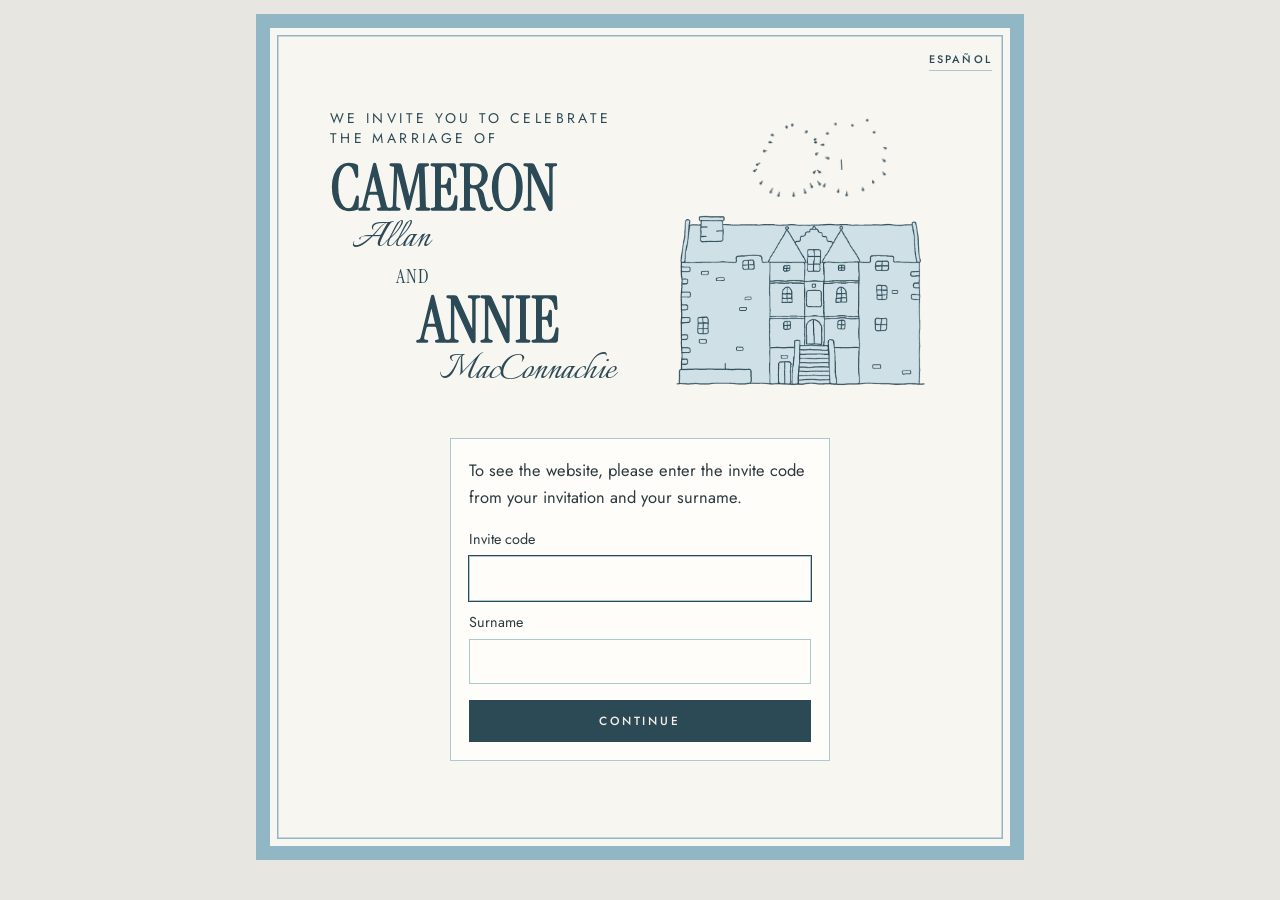
==== details.html @ 704a9585 "Room only appears once someone in the household says they're coming Co-Authored-By: Claude Opus 5.5 " ====
<!DOCTYPE html>
<html lang="en">
<head>
<meta charset="utf-8">
<meta name="viewport" content="width=device-width, initial-scale=1">
<meta name="robots" content="noindex">
<meta name="description" content="We’re getting married! Saturday 12th June 2027 at Rowallan Castle.">
<meta property="og:type" content="website">
<meta property="og:site_name" content="Cameron &amp; Annie">
<meta property="og:title" content="Cameron &amp; Annie · 12th June 2027">
<meta property="og:description" content="We’re getting married! Saturday 12th June 2027 at Rowallan Castle.">
<meta property="og:url" content="https://cameronandannie.co.uk/details.html">
<meta property="og:image" content="https://cameronandannie.co.uk/og.jpg">
<meta property="og:image:width" content="1200">
<meta property="og:image:height" content="630">
<meta property="og:image:alt" content="Cameron and Annie, with a drawing of Rowallan Castle">
<meta name="twitter:card" content="summary_large_image">
<link rel="icon" href="favicon.ico" sizes="any">
<link rel="icon" type="image/png" href="favicon-32.png">
<link rel="apple-touch-icon" href="apple-touch-icon.png">
<meta name="theme-color" content="#2c4a56">
<script>
// Language and lock state are set before the page draws, so nothing flashes.
try {
  if (localStorage.getItem('weddingLang') === 'es') document.documentElement.lang = 'es';
  var v = JSON.parse(localStorage.getItem('weddingVerified') || 'null');
  var c = (new URLSearchParams(location.search).get('code') || '').trim().toUpperCase();
  if (!v || (c && c !== v.code)) document.documentElement.classList.add('locked');
} catch (e) { document.documentElement.classList.add('locked'); }
</script>
<title>Details · Cameron &amp; Annie</title>
<link rel="preconnect" href="https://fonts.googleapis.com">
<link rel="preconnect" href="https://fonts.gstatic.com" crossorigin>
<link href="https://fonts.googleapis.com/css2?family=Instrument+Serif:ital@0;1&family=Italianno&family=Jost:wght@300;400;500&display=swap" rel="stylesheet">
<link rel="stylesheet" href="style.css?v=20261123z">
</head>
<body>
<main>
  <header>
    <div class="castle"><canvas class="fireworks" aria-hidden="true"></canvas><img src="img/castle.png" alt="" width="1422" height="994"></div>
    <p class="formal"><span data-lang="en">We invite you to celebrate <span class="nowrap">the marriage of</span></span><span data-lang="es">Os invitamos a celebrar <span class="nowrap">la boda de</span></span></p>
    <h1 class="names"><a href="index.html"><span class="first">Cameron</span><span class="last">Allan</span><span class="and"><span data-lang="en">and</span><span data-lang="es">y</span></span><span class="first">Annie</span><span class="last">MacConnachie</span></a></h1>
    <div class="eyebrow"><span data-lang="en">Saturday 12th June 2027</span><span data-lang="es">Sábado, 12 de junio de 2027</span> · Rowallan Castle</div>
    <nav class="site-nav"><a href="index.html"><span data-lang="en">Home</span><span data-lang="es">Inicio</span></a><a href="details.html" aria-current="page"><span data-lang="en">Details</span><span data-lang="es">Detalles</span></a><a href="rsvp.html"><span data-lang="en">RSVP</span><span data-lang="es">Confirmar</span></a><a href="travel.html"><span data-lang="en">Travel &amp; Stay</span><span data-lang="es">Viaje</span></a><a href="faqs.html"><span data-lang="en">FAQs</span><span data-lang="es">Preguntas</span></a></nav>
    <div class="lang-switch"><a href="#" data-set-lang="es" data-lang="en" lang="es">Español</a><a href="#" data-set-lang="en" data-lang="es" lang="en">English</a></div>
  </header>

  <!-- One section per event this household is invited to (filled in by details.js) -->
  <div id="events"><div class="loading" role="status"><span class="spinner" aria-hidden="true"><i></i><i></i><i></i></span><span class="loading-text"><span data-lang="en">Loading the details…</span><span data-lang="es">Cargando los detalles…</span></span></div></div>
</main>
<script src="common.js?v=20261123z"></script>
<script src="events.js?v=20261123z"></script>
<script src="details.js?v=20261123z"></script>

</body>
</html>
---- style.css ----
:root { /* Duck egg blue (#91b7c4) for the frame, panels and rules; a deeper shade of the same blue for text,
     because text in the light blue itself would be too faint to read. ("--wine" is just the name the styles use.) */
  --duck:#91b7c4; --wine:#2c4a56; --cream:#f3efe8; --paper:#f8f6f1; --page:#e7e6e0;
  --ink:#2b3a40; --muted:#6c8189; --line:rgba(145,183,196,.75); --accent:#2c4a56; --bg:#f8f6f1;
  --display:"Instrument Serif", "Bodoni Moda", Didot, Georgia, serif; --script:"Italianno", "Snell Roundhand", cursive;
  --sans:"Jost", "Futura", "Avenir Next", "Helvetica Neue", Arial, sans-serif; }
  * { box-sizing:border-box; }
  body { margin:0; font:17px/1.55 Georgia, "Times New Roman", serif; color:var(--ink); background:var(--bg); }
  main { max-width:640px; margin:0 auto; padding:48px 20px 80px; }
  header { text-align:center; margin-bottom:40px; }
  h1 { font-weight:normal; font-size:2.2rem; margin:0 0 8px; letter-spacing:.02em; }
  h2 { font-weight:normal; font-size:1.4rem; margin:40px 0 12px; border-bottom:1px solid var(--line); padding-bottom:6px; }
  h3 { font-size:1.05rem; margin:0 0 10px; }
  .muted { color:var(--muted); }
  .card { border:1px solid var(--line); border-radius:6px; padding:18px; margin:14px 0; background:#fff; }
  label { display:block; margin:10px 0 4px; font-size:.92rem; }
  input[type=text], select, textarea { width:100%; padding:9px 10px; font:inherit; font-size:.95rem; border:1px solid #ccc; border-radius:4px; background:#fff; }
  textarea { min-height:80px; resize:vertical; }
  .choices { display:flex; gap:18px; flex-wrap:wrap; }
  .choices label { display:flex; align-items:center; gap:6px; margin:4px 0; font-size:1rem; }
  button { font:inherit; padding:10px 22px; border:0; border-radius:4px; background:var(--accent); color:#fff; cursor:pointer; }
  button.secondary { background:none; color:var(--accent); border:1px solid var(--accent); }
  button:disabled { opacity:.6; cursor:wait; }
  .room img { width:100%; aspect-ratio:3/2; object-fit:cover; border-radius:4px; display:block; margin-bottom:12px; background:#eee; }
  .error { color:#a33; margin:10px 0; }
  .hidden { display:none !important; }
  .stack label { display:flex; align-items:center; gap:8px; margin:6px 0; font-size:1rem; }
  fieldset.course { border:0; padding:0; margin:16px 0 0; }
  fieldset.course legend { font-size:.92rem; padding:0; margin-bottom:6px; }
  .dish { display:flex; gap:10px; align-items:flex-start; border:1px solid var(--line); border-radius:4px; padding:10px 12px; margin:6px 0; cursor:pointer; }
  .dish input { margin-top:5px; }
  .dish:has(input:checked) { border-color:var(--accent); background:#f4f6f1; }
  .dish .desc { display:block; font-size:.9rem; color:var(--muted); }
  .dish .tags { display:block; font-size:.85rem; color:var(--accent); margin-top:2px; }
  .invalid { outline:2px solid #c0392b; outline-offset:4px; border-radius:4px; }
  .notice { border:1px solid #e3b4b4; background:#fbeeee; color:#7a2020; padding:12px 16px; border-radius:6px; margin:14px 0; }
  .notice ul { margin:6px 0 0; padding-left:20px; }
  .notice a { color:inherit; }
  .nb-row { padding:8px 0; border-top:1px solid var(--line); }
  .nb-row .nb-name { display:block; font-weight:bold; font-size:.95rem; }
  .nb-row.invalid { outline-offset:2px; }
  .loading { display:flex; align-items:center; gap:12px; color:var(--muted); padding:18px 0; }
  .spinner { width:22px; height:22px; border:3px solid var(--line); border-top-color:var(--accent); border-radius:50%; animation:spin .8s linear infinite; flex:0 0 auto; }
  @keyframes spin { to { transform:rotate(360deg); } }
  #loading-text { animation:fadein .4s ease; }
  @keyframes fadein { from { opacity:0; } }
  .row { display:flex; gap:10px; }
  .row > * { flex:1; }
  dl { margin:0; } dt { font-weight:bold; margin-top:8px; } dd { margin:0; }

  /* Site navigation */
  .site-nav { display:flex; justify-content:center; flex-wrap:wrap; gap:4px 22px; margin:18px 0 0; padding:10px 0; border-top:1px solid var(--line); border-bottom:1px solid var(--line); }
  .site-nav a { color:var(--ink); text-decoration:none; font-size:.95rem; padding:2px 0; }
  .site-nav a[aria-current=page] { color:var(--accent); border-bottom:2px solid var(--accent); }
  header h1 a { color:inherit; text-decoration:none; }
  .timeline { list-style:none; padding:0; margin:0; }
  .timeline li { display:flex; gap:16px; padding:10px 0; border-top:1px solid var(--line); }
  .timeline li:first-child { border-top:0; }
  .timeline .time { flex:0 0 70px; font-weight:bold; }
  details { border-top:1px solid var(--line); padding:12px 0; }
  details:last-of-type { border-bottom:1px solid var(--line); }
  summary { cursor:pointer; font-weight:bold; }
  details p { margin:8px 0 0; }
  .price { font-weight:bold; margin:0 0 6px; }
  .bridal dt { margin-top:10px; }
  .btn-link { display:inline-block; padding:10px 22px; border-radius:4px; background:var(--accent); color:#fff; text-decoration:none; }
/* Language: show only the text for the current <html lang> */
html:not([lang=es]) [data-lang=es], html[lang=es] [data-lang=en] { display:none !important; }
.lang-switch { position:absolute; top:10px; right:14px; }
.lang-switch a { font-size:3.2rem; line-height:1; text-decoration:none !important; border:0; }
.hero { width:100%; aspect-ratio:4/3; object-fit:cover; object-position:50% 25%; display:block; margin:0 0 24px; border-radius:6px; background:#eee; }
.blurb { font-size:1.1rem; text-align:center; }

/* RSVP steps: numbered automatically, skipping any step that's hidden for this household */
#rsvp-form { counter-reset:step; }
.rsvp-step { margin:32px 0 0; }
.step-title { display:flex; align-items:center; gap:10px; font-size:1.2rem; font-weight:normal; margin:0 0 4px; }
.rsvp-step:not(.hidden) .step-title::before { counter-increment:step; content:counter(step); display:inline-flex; align-items:center; justify-content:center;
  width:28px; height:28px; border-radius:50%; background:var(--accent); color:#fff; font-size:.95rem; flex:0 0 auto; }
.who-row { padding:10px 0; border-top:1px solid var(--line); }
.who-row:first-child { border-top:0; padding-top:0; }
.who-row .who-name { display:block; font-weight:bold; }
.meals-empty { margin:6px 0 0; }

/* Bridesmaid colour swatch: the same duck-egg blue as the site's border */
.swatch { display:inline-block; width:1.4em; height:1.4em; vertical-align:middle; border-radius:50%; border:1px solid var(--line);
  background:var(--duck); margin-left:4px; }

/* Lock screen: while locked, only the surname prompt (and the language flag) is shown */
html.locked main { display:none; }
#gate { max-width:420px; margin:0 auto; padding:72px 20px; text-align:center; }
#gate form { text-align:left; }
#gate button { width:100%; }
html:not(.locked) #gate { display:none; }

/* Spinner inside a button (lock screen "Checking…") */
.btn-spinner { display:inline-block; width:14px; height:14px; margin-right:8px; vertical-align:-2px; border:2px solid rgba(255,255,255,.4);
  border-top-color:#fff; border-radius:50%; animation:spin .8s linear infinite; }
#gate-btn:disabled { opacity:.85; cursor:wait; }

/* Itinerary: a quiet timeline (thin line, small dots, light type) */
.itin-day { font-weight:normal; font-size:.8rem; letter-spacing:.14em; text-transform:uppercase; color:var(--muted); margin:34px 0 10px; }
.timeline.itin { border-left:1px solid var(--line); margin-left:6px; }
.timeline.itin li { position:relative; border-top:0; padding:0 0 18px 22px; gap:14px; }
.timeline.itin li::before { content:""; position:absolute; left:-4px; top:.55em; width:7px; height:7px; border-radius:50%; background:var(--bg); border:1px solid var(--accent); }
.timeline.itin .time { flex:0 0 76px; font-weight:normal; color:var(--muted); font-variant-numeric:tabular-nums; }
.itin .itin-body { flex:1; }
.itin .itin-title { font-size:1.05rem; }
.itin .desc { display:block; font-size:.9rem; color:var(--muted); margin-top:2px; }
.status { display:block; margin-top:4px; font-size:.8rem; font-style:italic; text-decoration:none; }
.status.yes { color:#4d7a43; }
.status.no { color:#9a5a4e; }
.status.todo { color:#9a6a1c; text-decoration:underline; text-underline-offset:2px; }
.legend { font-size:.8rem; margin-top:18px; }

/* Home: event cards */
.event-card { display:block; color:inherit; text-decoration:none; }
.event-card:hover { border-color:var(--accent); }
.event-card .event-title { display:block; font-size:1.15rem; margin-bottom:2px; }
.event-status { margin:-6px 0 12px; }
/* Itinerary: one block per event */
.itin-event { margin-bottom:10px; }
.itin-event-title { font-weight:normal; font-size:1.15rem; margin:28px 0 0; }
.itin-event-title a { color:var(--ink); text-decoration:none; }
.itin-event-title a span { color:var(--accent); }

/* Links in the site colour rather than browser blue */
a { color:var(--accent); }

.event-card .event-more { display:block; margin-top:8px; font-size:.9rem; color:var(--accent); }
.extras-title { font-weight:normal; font-size:.8rem; letter-spacing:.14em; text-transform:uppercase; color:var(--muted); margin:28px 0 6px; }
.event-card.small { padding:14px 18px; }
.event-card.small .event-title { font-size:1.05rem; }

/* ==========================================================================
   Burgundy & cream stationery theme
   Tall condensed serif capitals, a script accent, small spaced sans capitals,
   and a framed card (burgundy band + thin inner rule).
   ========================================================================== */
html { background:var(--page); }
body { background:var(--page); color:var(--ink); font:400 16.5px/1.65 var(--sans); }
main, #gate { background:var(--paper); max-width:680px; margin:14px auto 40px; padding:64px clamp(22px, 6vw, 56px) 72px;
  border:9px solid var(--wine); box-shadow:inset 0 0 0 7px var(--paper), inset 0 0 0 8px var(--wine); position:relative; }
@media (max-width:520px) { main, #gate { margin:8px; border-width:7px; padding-top:54px; } }

/* Names: tall serif capitals with a script "and" */
.names { font:400 clamp(2.6rem, 11vw, 4.2rem)/0.95 var(--display); text-transform:uppercase; letter-spacing:.01em; color:var(--wine); margin:0 0 14px; }
.names a { color:inherit; text-decoration:none; }
.names .and { display:block; font:400 .52em/1.2 var(--script); text-transform:none; letter-spacing:0; margin:.05em 0 .1em; }
.eyebrow, header .muted { font:400 .72rem/1.8 var(--sans); letter-spacing:.24em; text-transform:uppercase; color:var(--wine); }

/* Headings */
h2 { font:400 clamp(1.9rem, 6vw, 2.5rem)/1 var(--display); text-transform:uppercase; letter-spacing:.01em; color:var(--wine);
     text-align:center; border:0; margin:52px 0 20px; padding:0; }
h3 { font:500 .78rem/1.5 var(--sans); letter-spacing:.2em; text-transform:uppercase; color:var(--wine); }
.blurb { font:italic 400 1.35rem/1.45 var(--display); color:var(--ink); }

/* Navigation */
.site-nav { border-color:var(--line); gap:4px 22px; margin-top:24px; }
.site-nav a { font:400 .7rem/2 var(--sans); letter-spacing:.22em; text-transform:uppercase; color:var(--muted); }
.site-nav a[aria-current=page] { color:var(--wine); border-bottom:1px solid var(--wine); }
.lang-switch { top:16px; right:18px; }

/* Burgundy panel (home RSVP) */
.panel-wine { background:var(--wine); color:var(--cream); text-align:center; padding:34px 22px 30px; margin:34px 0 10px; }
.panel-wine .script { font:400 2.3rem/1.1 var(--script); margin:0; }
.panel-wine .panel-caps { font:400 .74rem/1.8 var(--sans); letter-spacing:.24em; text-transform:uppercase; margin:6px 0 20px; }
.btn-link.btn-light { background:var(--cream); color:var(--wine); }

/* Cards, forms, buttons */
.card { background:#fffdf9; border:1px solid var(--line); border-radius:0; }
input[type=text], select, textarea { background:#fffdf9; border:1px solid var(--line); border-radius:0; color:var(--ink); font-family:var(--sans); }
input[type=text]:focus, textarea:focus { outline:1px solid var(--wine); outline-offset:0; }
label { font-size:.9rem; }
button, .btn-link { font:500 .74rem/1 var(--sans); letter-spacing:.24em; text-transform:uppercase; padding:15px 28px; border-radius:0;
  background:var(--wine); color:var(--cream); text-decoration:none; }
button.secondary { background:none; color:var(--wine); border:1px solid var(--wine); }
.hero { border-radius:0; }
.room img { border-radius:0; }
strong, b, dt, .price, .who-row .who-name, .nb-row .nb-name { font-weight:500; }
.dish { background:#fffdf9; border-color:var(--line); border-radius:0; }
.dish strong { font:400 1.15rem/1.3 var(--display); color:var(--wine); }
.dish:has(input:checked) { border-color:var(--wine); background:#fbf5ef; box-shadow:inset 3px 0 0 var(--wine); }
.dish .tags { color:var(--wine); }
fieldset.course legend { font:500 .72rem/1.6 var(--sans); letter-spacing:.22em; text-transform:uppercase; color:var(--wine); }
input[type=radio], input[type=checkbox] { accent-color:var(--wine); }
.step-title { font:400 1.6rem/1.1 var(--display); text-transform:uppercase; color:var(--wine); }
.rsvp-step:not(.hidden) .step-title::before { background:var(--wine); font:400 .85rem/1 var(--sans); }
.notice { border-radius:0; }
.timeline li { border-color:var(--line); }
.timeline .time { font:400 1.05rem/1.4 var(--display); color:var(--wine); }

/* Itinerary and event cards */
.itin-day, .extras-title { font:500 .72rem/1.6 var(--sans); letter-spacing:.22em; color:var(--wine); }
.timeline.itin { border-color:var(--line); }
.timeline.itin li::before { background:var(--paper); border-color:var(--wine); }
.timeline.itin .time { color:var(--wine); }
.itin .itin-title { font:400 1.25rem/1.25 var(--display); color:var(--ink); }
.itin-event-title { font:400 1.9rem/1 var(--display); text-transform:uppercase; }
.itin-event-title a { color:var(--wine); }
.event-card .event-title { font:400 1.5rem/1.15 var(--display); text-transform:uppercase; color:var(--wine); }
.event-card .event-more { color:var(--wine); font:500 .7rem/2 var(--sans); letter-spacing:.2em; text-transform:uppercase; }
.event-card:hover { border-color:var(--wine); }
.status { font-style:normal; font:500 .68rem/1.8 var(--sans); letter-spacing:.16em; text-transform:uppercase; }
.status.yes { color:#4f6b45; } .status.no { color:var(--wine); } .status.todo { color:#9a6b2a; }

/* Lock screen */
#gate { padding-top:80px; padding-bottom:80px; }
#gate form { max-width:380px; margin:24px auto 0; }
html:not(.locked) #gate { display:none; }
.step-title { letter-spacing:.01em; }
.lang-switch a { font-size:1.9rem; }

/* Duck egg blue accents */
main, #gate { border-color:var(--duck); box-shadow:inset 0 0 0 7px var(--paper), inset 0 0 0 8px var(--duck); }
.panel-wine { background:var(--duck); color:#20363f; }
.btn-link.btn-light { background:var(--wine); color:var(--cream); }
.site-nav { border-color:var(--line); }
.dish:has(input:checked) { background:#eef4f6; border-color:var(--duck); box-shadow:inset 3px 0 0 var(--duck); }
.timeline.itin li::before { border-color:var(--duck); }
.status.no { color:#9a5f52; }

/* Formal title + text language switch */
.formal { font:italic 400 1.2rem/1.4 var(--display); color:var(--muted); margin:6px 0 14px; }
.names { font-size:clamp(2.1rem, 9vw, 3.6rem); }
.names .person { display:block; }
.lang-switch a { font:500 .68rem/1 var(--sans); letter-spacing:.2em; text-transform:uppercase; color:var(--wine); text-decoration:none;
  border-bottom:1px solid var(--line); padding-bottom:3px; }
.names { font-size:clamp(1.8rem, 7.6vw, 3.6rem); }

/* Type set like the reference: first names in tall capitals, surnames in script tucked underneath,
   a small-capital "and", and the opening line in small spaced capitals. */
.names { font-size:clamp(2.6rem, 12vw, 4.6rem); line-height:.88; letter-spacing:-.005em; margin:0 0 18px; }
.names .first { display:block; }
.names .last { display:block; font:400 .62em/1 var(--script); text-transform:none; letter-spacing:0; margin:-.18em 0 .12em; color:var(--wine); }
.names .and { display:block; font:400 .34em/1 var(--display); text-transform:uppercase; letter-spacing:.06em; margin:.35em 0 .3em; }
.formal { font:400 .7rem/1.9 var(--sans); font-style:normal; letter-spacing:.24em; text-transform:uppercase; color:var(--wine); max-width:22em; margin:0 auto 18px; }
.panel-wine .script { font-size:3.1rem; line-height:1; }
.names .last { font-size:.74em; margin:-.26em 0 .1em; }
/* Surnames sit just below the capitals without touching them */
.names .last { margin:.02em 0 .12em; }

/* Home photo: portrait, set slightly to the left, with a frame offset behind it in the page-border style */
.hero-wrap { position:relative; width:min(74%, 330px); margin:8px 0 52px 3%; isolation:isolate; }
.hero-wrap::before { content:""; position:absolute; inset:0; transform:translate(18px, 18px); z-index:-1;
  border:6px solid var(--duck); box-shadow:inset 0 0 0 5px var(--paper), inset 0 0 0 6px var(--duck); }
.hero-wrap .hero { display:block; width:100%; height:auto; aspect-ratio:auto; margin:0; outline:0; }

/* ---- Details brought into the stationery style ---- */
/* RSVP status: italic serif words with a small round marker (filled = yes, hollow = no / not yet) */
.status { display:table; margin-top:4px; font:italic 400 1.05rem/1.4 var(--display); letter-spacing:0; text-transform:none; text-decoration:none; }
.status::before { content:""; display:inline-block; width:.48em; height:.48em; border-radius:50%; margin-right:.45em; vertical-align:.08em;
  border:1px solid var(--duck); }
.status.yes { color:var(--wine); } .status.yes::before { background:var(--duck); }
.status.no { color:var(--muted); } .status.no::before { border-color:var(--muted); }
.status.todo { color:var(--wine); text-decoration:underline; text-decoration-color:var(--duck); text-underline-offset:3px; }
.legend { display:none; }

/* Itinerary event headings: same tall capitals as other headings */
.itin-event-title { font:400 clamp(1.7rem, 6vw, 2.2rem)/1 var(--display); letter-spacing:.01em; text-transform:uppercase; margin:40px 0 4px; }
.itin-event-title a span { color:var(--duck); }

/* Form warnings in the palette */
.invalid { outline:1px dashed var(--wine); outline-offset:5px; border-radius:0; }
.notice { background:#eef4f6; border:1px solid var(--duck); border-left:3px solid var(--wine); color:var(--ink); border-radius:0; }
.notice a { color:var(--wine); }
.error { color:#8c5448; font-style:italic; }

/* RSVP thank-you heading */
#done-title { font:400 1.7rem/1.1 var(--display); letter-spacing:.01em; text-transform:uppercase; color:var(--wine); }

/* Home photo breaks out of the card on the left, with the welcome text alongside it */
main { --card-pad:clamp(22px, 6vw, 56px); --card-border:9px; padding-left:var(--card-pad); padding-right:var(--card-pad); }
@media (max-width:520px) { main { --card-border:7px; } }
.hero-wrap { float:left; width:46%; max-width:300px; margin:6px 26px 34px calc(-1 * (var(--card-pad) + var(--card-border))); }
.hero-wrap + section .blurb { text-align:left; margin-top:4px; }
.panel-wine { clear:both; }
/* Wide screens: half the photo hangs outside the card */
@media (min-width:1080px) {
  .hero-wrap { width:300px; margin-left:calc(-1 * (var(--card-pad) + var(--card-border)) - 150px); margin-right:34px; }
  .hero-wrap + section .blurb { margin-top:40px; font-size:1.5rem; }
}
@media (min-width:1080px) {
  .hero-wrap + section .blurb { margin-top:6px; }
  /* the RSVP box sits beside the photo too, filling the space to its right */
  .panel-wine { clear:none; overflow:hidden; margin-top:22px; padding:28px 20px 26px; }
  .panel-wine + section { clear:both; padding-top:1px; }
}
/* Smaller photo */
.hero-wrap { width:31%; max-width:150px; margin-right:22px; margin-bottom:28px; }
.hero-wrap::before { transform:translate(10px, 10px); border-width:4px; box-shadow:inset 0 0 0 3px var(--paper), inset 0 0 0 4px var(--duck); }
@media (min-width:1080px) {
  .hero-wrap { width:180px; max-width:none; margin-left:calc(-1 * (var(--card-pad) + var(--card-border)) - 90px); margin-right:30px; }
  .hero-wrap::before { transform:translate(12px, 12px); }
}
/* Smaller names so the header doesn't dominate */
.names { font-size:clamp(2rem, 9vw, 2.9rem); margin-bottom:12px; }
.formal { margin-bottom:12px; }
header { margin-bottom:28px; }
/* Wider card: on larger screens the blue border starts 10% in from each side */
@media (min-width:521px) {
  main, #gate { width:80%; max-width:none; margin-left:auto; margin-right:auto; }
}
/* Wide screens: photo back inside the card. Photo + welcome text + RSVP box form one centred group (max 820px). */
@media (min-width:1080px) {
  .hero-wrap { width:200px; margin-left:max(0px, calc((100% - 820px) / 2)); margin-right:36px; margin-top:10px; }
  .hero-wrap + section, .hero-wrap ~ .panel-wine { margin-right:max(0px, calc((100% - 820px) / 2)); }
  .hero-wrap + section .blurb { margin-top:4px; }
}
/* Card border 20% in from each side on larger screens (narrower screens keep more width so text isn't cramped) */
@media (min-width:1000px) {
  main, #gate { width:60%; }
}
/* Header text 25% larger */
.formal { font-size:.875rem; line-height:1.45; }
.names { font-size:clamp(2.5rem, 11vw, 3.625rem); }
.eyebrow, header .muted { font-size:.9rem; }
.site-nav a { font-size:.875rem; }
/* Black-and-white photo */
.hero { filter:grayscale(1); }

/* Blue borders 50% thicker */
main, #gate { border-width:14px; box-shadow:inset 0 0 0 7px var(--paper), inset 0 0 0 8.5px var(--duck); --card-border:14px; }
@media (max-width:520px) { main, #gate { border-width:11px; --card-border:11px; } }
.hero-wrap::before { border-width:6px; box-shadow:inset 0 0 0 4px var(--paper), inset 0 0 0 5.5px var(--duck); }
.card, .dish, .site-nav, .event-card, .notice { border-width:1.5px; }
.timeline.itin { border-left-width:1.5px; }
.panel-wine { box-shadow:none; }

/* Details page: one section per event */
.event-section { margin-bottom:56px; }
.event-section h2 { margin-top:44px; }
.event-meta { text-align:center; font:400 .8rem/1.9 var(--sans); letter-spacing:.2em; text-transform:uppercase; color:var(--wine); margin:-6px 0 6px; }
.event-meta span, .event-meta a { display:block; }
.event-meta a { color:var(--wine); text-decoration-color:var(--duck); text-underline-offset:3px; }
.event-section .event-status { display:flex; justify-content:center; margin:4px 0 14px; }
.event-timeline { margin-top:18px; }
.bridal { margin-top:26px; }
.panel-more { margin:18px 0 0; }
.panel-more a { color:#20363f; font:500 .72rem/1.6 var(--sans); letter-spacing:.2em; text-transform:uppercase; text-decoration-color:rgba(32,54,63,.4); text-underline-offset:4px; }
/* Timeline line runs dot-to-dot only (no tail after the last item, none at all for a single item) */
.timeline.itin { border-left:0; margin-left:6px; }
.timeline.itin li { padding-bottom:20px; }
.timeline.itin li:last-child { padding-bottom:0; }
.timeline.itin li::before { z-index:1; }
.timeline.itin li:not(:last-child)::after { content:""; position:absolute; left:-.75px; top:.55em; bottom:-.55em; border-left:1.5px solid var(--line); }

/* Day labels inside a timeline: no dot, and the line runs straight past them */
.timeline.itin li.itin-day-row { padding:0 0 6px 0; margin-left:-6px; }
.timeline.itin li.itin-day-row::before { display:none; }
.timeline.itin li.itin-day-row .itin-day { margin:14px 0 4px; }
.timeline.itin li.itin-day-row:first-child .itin-day { margin-top:0; }
.timeline.itin li.itin-day-row::after { display:none; }

/* RSVP box: "replied" state */
.panel-wine .if-replied { display:none; }
.panel-wine.replied .if-replied { display:inline; }
.panel-wine.replied .if-not-replied { display:none; }
.panel-wine.replied p.panel-caps { display:none; }
.panel-wine p.panel-caps { max-height:4em; overflow:hidden; transition:max-height .5s ease, opacity .5s ease, margin .5s ease; }
/* While we check whether they've replied, the deadline takes up no space; it then eases open (no big empty gap). */
.panel-wine:not(.known) p.panel-caps { max-height:0; opacity:0; margin-top:0; margin-bottom:12px; }
.panel-wine.replied .script { margin-bottom:16px; }

/* Phones & tablets: photo centred above the welcome text instead of squeezed beside it */
@media (max-width:1079px) {
  .hero-wrap { float:none; width:min(64%, 280px); max-width:none; margin:10px auto 44px; transform:translateX(-6px); }
  .hero-wrap::before { transform:translate(12px, 12px); }
  .hero-wrap + section .blurb { text-align:center; margin-top:0; }
}

/* RSVP summary: meals listed by course under each person */
#summary dd { margin-bottom:6px; }
.meal-summary { list-style:none; padding:0; margin:6px 0 0; }
.meal-summary li { padding:2px 0; }
.meal-summary .course-name { display:inline-block; min-width:5.5em; font:500 .7rem/1.6 var(--sans); letter-spacing:.18em; text-transform:uppercase; color:var(--muted); }
.diet-summary { margin:4px 0 0; font-size:.9rem; color:var(--muted); }
.meal-summary .course-name { min-width:7.5em; }

/* Places to stay */
.stay-group { margin:30px 0 6px; }
.card.stay { padding:16px 18px; margin:10px 0; }
.card.stay h3 { font:400 1.3rem/1.2 var(--display); letter-spacing:.01em; text-transform:none; color:var(--wine); margin:0 0 4px; }
.stay-address { margin:0; color:var(--muted); font-size:.95rem; }
.stay-links { margin:6px 0 0; font-size:.95rem; }
.stay-links a { color:var(--wine); text-decoration-color:var(--duck); text-underline-offset:3px; word-break:break-word; }

/* Getting there */
.card.venue { text-align:center; padding:20px 18px; margin:14px 0 22px; }
.card.venue h3 { font:400 1.5rem/1.2 var(--display); letter-spacing:.01em; text-transform:none; color:var(--wine); margin:0 0 4px; }


/* Home photo slideshow: the first photo sets the size, the others fade in on top of it */
.slideshow { cursor:pointer; }
.slideshow .slide { transition:opacity 1.2s ease; }
.slideshow { position:relative; }
.slideshow .slide:not(:first-of-type) { position:absolute; inset:0; width:100%; height:100%; object-fit:cover; object-position:50% 30%; }
.slideshow .slide:not(.on):not(.prev) { opacity:0; }
.slideshow .slide:first-of-type { position:relative; }
.slideshow .slide.prev { z-index:1; transition:none; }
.slideshow .slide.on { z-index:2; }
@media (prefers-reduced-motion: reduce) { .slideshow .slide { transition:none; } }

/* Details: event facts as label / text rows, with a map beside the wedding */
.facts { margin:6px 0 0; }
.facts > div { display:grid; grid-template-columns:100px 1fr; gap:18px; padding:12px 0; border-top:1px solid var(--line); }
.facts > div:last-child { border-bottom:1px solid var(--line); }
.facts dt { font-size:.78rem; letter-spacing:.14em; text-transform:uppercase; color:var(--muted); padding-top:.25em; }
.facts dd { margin:0; }
.event-text > p:first-child { margin-top:0; }
.event-body { display:grid; grid-template-columns:minmax(0,1.25fr) minmax(0,1fr); gap:28px; align-items:start; }
.event-map iframe { display:block; width:100%; aspect-ratio:1; min-height:240px; border:1px solid var(--duck); background:var(--cream); }
.event-map a { display:inline-block; margin-top:8px; font-size:.85rem; }
@media (max-width:720px) {
  .event-body { grid-template-columns:1fr; }
  .event-map iframe { aspect-ratio:4/3; }
}
@media (max-width:520px) { .facts > div { grid-template-columns:1fr; gap:2px; } }

/* Tighter nav so it stays on one line for longer */
.site-nav { gap:4px 14px; }
.site-nav a { letter-spacing:.14em; margin-right:-.14em; }
@media (max-width:520px) { .site-nav { gap:2px 10px; } .site-nav a { letter-spacing:.1em; margin-right:-.1em; } }

/* Gentle cross-fade between pages (browsers that support it) */
@view-transition { navigation: auto; }

/* Header: names left-aligned with the castle beside them; date and menu centred underneath.
   On narrower screens the castle sits centred above the title instead. */
.castle { display:block; position:relative; pointer-events:none; user-select:none; }
.castle img { display:block; position:relative; z-index:1; width:100%; height:auto; }
/* Fireworks rise from behind the roof and burst in the sky above the castle */
.castle .fireworks { position:absolute; z-index:0; left:-12%; width:124%; top:-72%; height:100%; }
@media (min-width:1200px) {
  main > header, #gate > header { display:grid; grid-template-columns:1fr max-content minmax(170px, 290px) 1fr; align-items:center; column-gap:0; }
  main > header > *, #gate > header > * { grid-column:1 / -1; }
  main > header .formal, #gate > header .formal { grid-column:2; grid-row:1; text-align:left; margin-left:0; margin-right:0; }
  main > header .names, #gate > header .names { grid-column:2; grid-row:2; text-align:left; }
  /* Staggered names: "and" steps in a little, Annie MacConnachie a little more */
  main > header .names .and, #gate > header .names .and { margin-left:44px; }
  main > header .names .and ~ span, #gate > header .names .and ~ span { margin-left:66px; }
  main > header .names .last, #gate > header .names .last { margin-left:calc(22px - var(--name-shift)); }   /* Allan */
  main > header .names .first, #gate > header .names .first { margin-left:calc(-1 * var(--name-shift)); }   /* Cameron */
  main > header .formal, #gate > header .formal { margin-left:calc(-1 * var(--name-shift)) !important; }
  /* The first lines sit further left on wide screens, easing back as the window narrows so they never touch the border. */
  main, #gate { --name-shift:clamp(22px, calc((100vw - 1300px) * .3 + 22px), 62px); }
  main > header .names .and ~ .last, #gate > header .names .and ~ .last { margin-left:88px; }  /* MacConnachie */
  main > header .castle, #gate > header .castle { grid-column:3; grid-row:1 / 3; align-self:end; width:calc(100% - clamp(20px, 3vw, 36px)); margin-left:clamp(20px, 3vw, 36px); margin-bottom:21px; }
}
@media (max-width:1199px) { .castle { width:min(250px, 56%); margin:84px auto 14px; } }
@media (max-width:520px) { .castle { width:min(250px, 72%); } }

/* Map framed like the card: thick duck-egg border with a fine inner rule */
.map-frame { border:6px solid var(--duck); padding:7px; background:var(--paper); box-shadow:inset 0 0 0 4px var(--paper), inset 0 0 0 5.5px var(--duck); }
.map-frame iframe { border:0 !important; }

.nowrap { display:inline-block; }

/* ---- One pattern for blocks of information ----
   serif title → plain lead text → small-capital label / value rows; a small-capital label before any question. */
main .card-title { font:400 1.3rem/1.2 var(--display); letter-spacing:.01em; text-transform:none; color:var(--wine); margin:0 0 6px; }
.card-lead { margin:0 0 4px; }
.card-label { font:500 .72rem/1.6 var(--sans); letter-spacing:.22em; text-transform:uppercase; color:var(--wine); margin:20px 0 6px; }
.card > .card-label:first-child, .card > .card-title + .card-label { margin-top:4px; }
.step-intro { margin:2px 0 12px; }
.facts.compact { margin-top:10px; }
.facts.compact > div { padding:8px 0; gap:14px; grid-template-columns:140px 1fr; }
.facts > div { align-items:baseline; }
.facts > div > dt { padding-top:0 !important; }
.facts.people dt { font:400 1rem/1.5 var(--sans); letter-spacing:0; text-transform:none; color:var(--ink); padding-top:0; }
.card .facts > div:last-child { border-bottom:1px solid var(--line); }
.room img { margin-bottom:16px; }
.room-answer { margin:16px 0 0; }
.nb-row .nb-name, .who-row .who-name { font-weight:500; }
#greeting.lead { margin:0 0 4px; }
/* RSVP summary */
.sum-person + .sum-person { margin-top:22px; }
.sum-head { display:flex; align-items:baseline; justify-content:space-between; gap:12px; flex-wrap:wrap; }
.sum-head .card-title { margin:0; }
/* FAQs: questions in the serif, not heavy bold; one rule colour */
details { border-color:var(--line) !important; }
summary { font:400 1.2rem/1.35 var(--display); color:var(--wine); }
summary::marker { color:var(--duck); }
.card-label + .nb-row, .card-label + .who-row { border-top:0; padding-top:2px; }
@media (max-width:520px) { .facts.compact > div { grid-template-columns:92px 1fr; gap:10px; } .facts.compact dt { font-size:.68rem; letter-spacing:.14em; } }

/* FAQs: questions on the left, photo slideshow on the right (below the questions on narrow screens) */
.faq-photos { position:relative; isolation:isolate; }
.faq-photos .hero { display:block; width:100%; height:auto; aspect-ratio:772/1038; margin:0; }
.faq-photos::before { content:""; position:absolute; inset:0; transform:translate(12px, 12px); z-index:-1;
  border:4px solid var(--duck); box-shadow:inset 0 0 0 3px var(--paper), inset 0 0 0 4px var(--duck); }
@media (min-width:900px) {
  .faq-layout { display:grid; grid-template-columns:minmax(0,1fr) clamp(180px, 30%, 280px); column-gap:clamp(28px, 4vw, 52px); align-items:start; }
  .faq-photos { margin-top:6px; position:sticky; top:24px; }
}
@media (max-width:899px) { .faq-layout { display:flex; flex-direction:column; } .faq-photos { width:min(240px, 62%); margin:32px auto 12px; transform:translateX(-6px); } }

/* RSVP summary: each section (wedding, night before, room) starts with the same small heading */
.sum-section { margin-top:18px; }
.sum-section + .sum-person { margin-top:0; }
.sum-person > .card-label { margin-top:0; }

/* Travel: venue map in the same frame as the Details page map */
.venue-map { margin:4px 0 0; }
.venue-map iframe { display:block; width:100%; aspect-ratio:1; min-height:240px; border:0; background:var(--cream); }
.venue-body .event-text > p:first-child { margin-top:0; }
.venue-address { text-align:center; color:var(--muted); font-size:.92rem; margin:10px 0 0; }
@media (max-width:720px) { .venue-map iframe { aspect-ratio:4/3; } .venue-map { margin-top:0; } }

/* Room photo gallery: swipe (or use the arrows) through several photos */
.room-gallery { position:relative; margin-bottom:16px; }
.rg-track { display:flex; overflow-x:auto; scroll-snap-type:x mandatory; scrollbar-width:none; }
.rg-track::-webkit-scrollbar { display:none; }
.rg-track img { flex:0 0 100%; width:100%; aspect-ratio:3/2; object-fit:cover; scroll-snap-align:start; margin:0 !important; display:block; background:var(--cream); }
.rg-prev, .rg-next { position:absolute; top:calc(50% - 14px); transform:translateY(-50%); width:34px; height:34px; padding:0; border:0; border-radius:50%;
  background:rgba(248,246,241,.88); color:var(--wine); font:400 1.5rem/34px var(--display); letter-spacing:0; cursor:pointer; min-width:0; }
.rg-prev { left:22px; } .rg-next { right:22px; }
.rg-dots { display:flex; justify-content:center; gap:7px; margin-top:8px; }
.rg-dots span { width:6px; height:6px; border-radius:50%; background:var(--line); }
.rg-dots span.on { background:var(--wine); }
/* Room photos are wide (about 16:9), so frame them that shape rather than trimming them */
.room img, .rg-track img { aspect-ratio:16/9 !important; object-fit:cover; }

/* Taxi firms under Getting there */
.taxis { margin-top:18px; }
.taxis .card.stay { margin:10px 0; }

/* Room for times like 09:30–10:30 on one line */
.timeline.itin .time { flex-basis:100px; white-space:nowrap; }
@media (max-width:520px) { .timeline.itin .time { flex-basis:86px; font-size:.95rem; } }

/* Details: heading above each event's timeline, in the same small-capital style as the fact labels */
.event-timeline { margin-top:30px; }
.timeline-title { font:500 .72rem/1.6 var(--sans); letter-spacing:.22em; text-transform:uppercase; color:var(--wine); margin:0 0 14px; }

/* Loading: three small dots that fade in turn, with a quiet italic line underneath */
.loading { flex-direction:column; justify-content:center; gap:14px; padding:48px 0; text-align:center; }
.spinner { width:auto; height:auto; border:0; border-radius:0; animation:none; display:inline-flex; gap:7px; }
.spinner i, .btn-spinner i { display:block; width:7px; height:7px; border-radius:50%; background:var(--duck); animation:dot 1.2s ease-in-out infinite; }
.spinner i:nth-child(2), .btn-spinner i:nth-child(2) { animation-delay:.15s; background:var(--wine); }
.spinner i:nth-child(3), .btn-spinner i:nth-child(3) { animation-delay:.3s; }
@keyframes dot { 0%, 80%, 100% { opacity:.25; transform:scale(.8); } 40% { opacity:1; transform:scale(1); } }
#loading-text, .loading-text { font:italic 400 1.15rem/1.4 var(--display); color:var(--muted); animation:none; }
.btn-spinner { display:inline-flex; gap:4px; width:auto; height:auto; border:0; border-radius:0; animation:none; margin-right:10px; vertical-align:middle; }
.btn-spinner i { width:5px; height:5px; background:currentColor !important; }
@media (prefers-reduced-motion: reduce) { .spinner i, .btn-spinner i { animation-duration:2.4s; } }

/* First names 10% larger and a touch heavier (the serif has one weight, so the strokes are thickened slightly) */
.names .first { font-size:1.1em; -webkit-text-stroke:.022em currentColor; paint-order:stroke fill; }

.taxis { margin-top:26px; }
.taxis-intro { margin:0 0 4px; }

/* ---- Event panels: a double frame topped with hand-drawn illustrations ---- */
.event-section.framed { position:relative; background:#eef4f6; border:1px solid var(--duck);
  box-shadow:inset 0 0 0 5px #eef4f6, inset 0 0 0 6px var(--duck); padding:162px clamp(26px, 8vw, 72px) 30px; margin-top:40px; }
.framed .doodles { position:absolute; inset:6px; pointer-events:none; overflow:hidden; }
.framed .doodle { position:absolute; display:block; width:var(--w); transform:translateX(-50%); }
.framed .doodle img { display:block; width:100%; height:auto; }
.framed h2 { margin-top:0; }
@media (max-width: 600px) {
  .event-section.framed { padding:148px 20px 24px; }
  .framed .doodle { width:calc(var(--w) * .82); }
  .framed .doodle.hang { top:-20px !important; }
  .framed .doodle.l { left:16% !important; } .framed .doodle.r { left:85% !important; }
  .framed .tw.a { left:32% !important; } .framed .tw.b { left:68% !important; } .framed .tw.c { left:72% !important; } .framed .tw.d { left:calc(32% - 12px) !important; }
}

.diet-note { margin:6px 0 0; font-size:.9rem; }

/* FAQ film strip (wider screens): photos stacked the full height of the questions, drifting upwards */
.faq-strip { display:none; }
@media (min-width:900px) {
  .faq-layout { align-items:stretch; }
  .faq-layout .faq-photos { display:none; }
  .faq-strip { display:block; position:relative; overflow:hidden; min-height:420px; margin-top:6px;
    -webkit-mask-image:linear-gradient(to bottom, transparent, #000 9%, #000 91%, transparent);
            mask-image:linear-gradient(to bottom, transparent, #000 9%, #000 91%, transparent); }
  .strip-track { position:absolute; top:0; left:0; right:0; will-change:transform; }
  .strip-track span { display:block; margin:0 0 16px; border:4px solid var(--duck); padding:3px; background:var(--paper); }
  .strip-track img { display:block; width:100%; height:auto; aspect-ratio:772/1038; object-fit:cover; filter:grayscale(1); transition:filter .6s ease; }
  .strip-track span:hover img { filter:grayscale(0); }
  .faq-strip { cursor:grab; touch-action:none; user-select:none; } .faq-strip.dragging { cursor:grabbing; }
  .strip-track img { -webkit-user-drag:none; pointer-events:none; }
}
@media (min-width:900px) and (prefers-reduced-motion: reduce) {
  .faq-strip { overflow-y:auto; -webkit-mask-image:none; mask-image:none; }
  .strip-track { position:static; }
}

/* Room photos framed like the maps */
.room-frame { margin:0 0 16px; }
.room-gallery .room-frame { margin:0; }
.room-frame img { display:block; width:100%; margin:0 !important; }

/* Name-and-answer rows (night-before, room) in the RSVP summary: the name on the left in normal text,
   the answer on the right, like the "Attending" line above them. Comes last so phone sizes don't shrink the names. */
.facts.people > div { grid-template-columns:minmax(0,1fr) auto !important; gap:16px !important; align-items:baseline; }
.facts.people dt { font:400 1rem/1.5 var(--sans) !important; letter-spacing:0 !important; text-transform:none !important; color:var(--ink) !important; }
.facts.people dd { text-align:right; }

/* RSVP summary: each event in its own tinted block so the sections are easy to tell apart */
.sum-block { background:#eef4f6; border:1px solid var(--duck); box-shadow:inset 0 0 0 4px #eef4f6, inset 0 0 0 5px var(--duck);
  padding:20px 22px 18px; margin:18px 0 0; }
.sum-block:first-child { margin-top:8px; }
.sum-block-title { font:400 1.35rem/1.15 var(--display); text-transform:uppercase; letter-spacing:.02em; color:var(--wine); margin:0 0 10px; text-align:center; }
.sum-block .facts > div:last-child { border-bottom:0; }
.sum-block .sum-person + .sum-person { margin-top:18px; padding-top:14px; border-top:1px solid var(--line); }
@media (max-width:520px) { .sum-block { padding:16px 16px 14px; } }

/* Page titles are kept for screen readers but not shown */
.sr-only { position:absolute !important; width:1px; height:1px; margin:-1px; padding:0; overflow:hidden; clip:rect(0 0 0 0); white-space:nowrap; border:0; }

/* Desktop: the map is exactly as tall as the text beside it (no tall map leaving a gap under the text) */
@media (min-width:721px) {
  .event-body { align-items:stretch; }
  .event-map { position:relative; min-height:260px; }
  .event-map .map-frame { position:absolute; inset:0; display:flex; }
  .event-map iframe { aspect-ratio:auto !important; min-height:0; height:100%; flex:1; }
}

/* An illustration tucked into a panel's bottom-right corner (e.g. the card on the morning after) */
.framed .doodle.corner { left:auto; top:auto; right:22px; bottom:18px; transform:none; }
@media (max-width: 600px) {
  .event-section.framed.has-corner { padding-bottom:86px; }
  .framed .doodle.corner { right:20px; bottom:16px; }
}

/* Event panels lay themselves out by their own width, not the window's: in a narrow panel the side padding
   shrinks and the map moves under the text, so the details aren't squeezed into a thin column. */
.event-section.framed { container-type:inline-size; padding-left:clamp(22px, 6%, 72px); padding-right:clamp(22px, 6%, 72px); }
@container (max-width: 700px) {
  .event-body { grid-template-columns:minmax(0,1fr) !important; align-items:start; }
  .event-map { position:static; min-height:0; }
  .event-map .map-frame { position:static; display:block; }
  .event-map iframe { aspect-ratio:16/10 !important; height:auto; }
}

/* "Please pay here to reserve the room" under a paying room once they say yes: plain text on a hairline,
   with an outlined button like "Change my answers" */
.pay-note { margin:18px 0 0; padding-top:16px; border-top:1px solid var(--line); display:flex; flex-wrap:wrap; align-items:center; justify-content:space-between; gap:12px 20px; }
.pay-note .btn-link { margin-left:auto; }   /* always hard right, even when it wraps under the text */
/* In the blue RSVP summary block: a paper-filled button */
.sum-block .pay-note { margin-top:0; }
.sum-block .pay-note .btn-link { background:var(--paper); }
.sum-block .pay-note .btn-link:hover { background:var(--wine); color:var(--paper); }
.pay-note p { margin:0; }
.pay-note .btn-link { display:inline-block; text-decoration:none; background:none; color:var(--wine); border:1px solid var(--wine); }
.pay-note .btn-link:hover { background:var(--wine); color:var(--paper); }

/* Room card: details on the left and photos on the right when the card is wide; stacked (photos first) when narrow */
.card.room { container-type:inline-size; }
@container (min-width: 600px) {
  /* Name and description across the top; the details table and the photos start level underneath */
  .room-layout { display:grid; grid-template-columns:minmax(0,1fr) minmax(0,1fr); grid-template-areas:"head head" "info photos"; column-gap:28px; align-items:start; }
  .room-layout .room-head { grid-area:head; }
  .room-layout .room-info { grid-area:info; }
  .room-layout .room-photos { grid-area:photos; }
  .room-layout .room-info .facts { margin-top:0; }
  .room-layout .room-photos .room-frame { margin-bottom:0; }
  .room-layout.no-photos { display:block; }
}

/* The card always reaches the bottom of the window, even on short pages (matches the lock screen) */
main, #gate { min-height:calc(100vh - 54px); min-height:calc(100dvh - 54px); }
@media (max-width:520px) { main, #gate { min-height:calc(100vh - 16px); min-height:calc(100dvh - 16px); } }
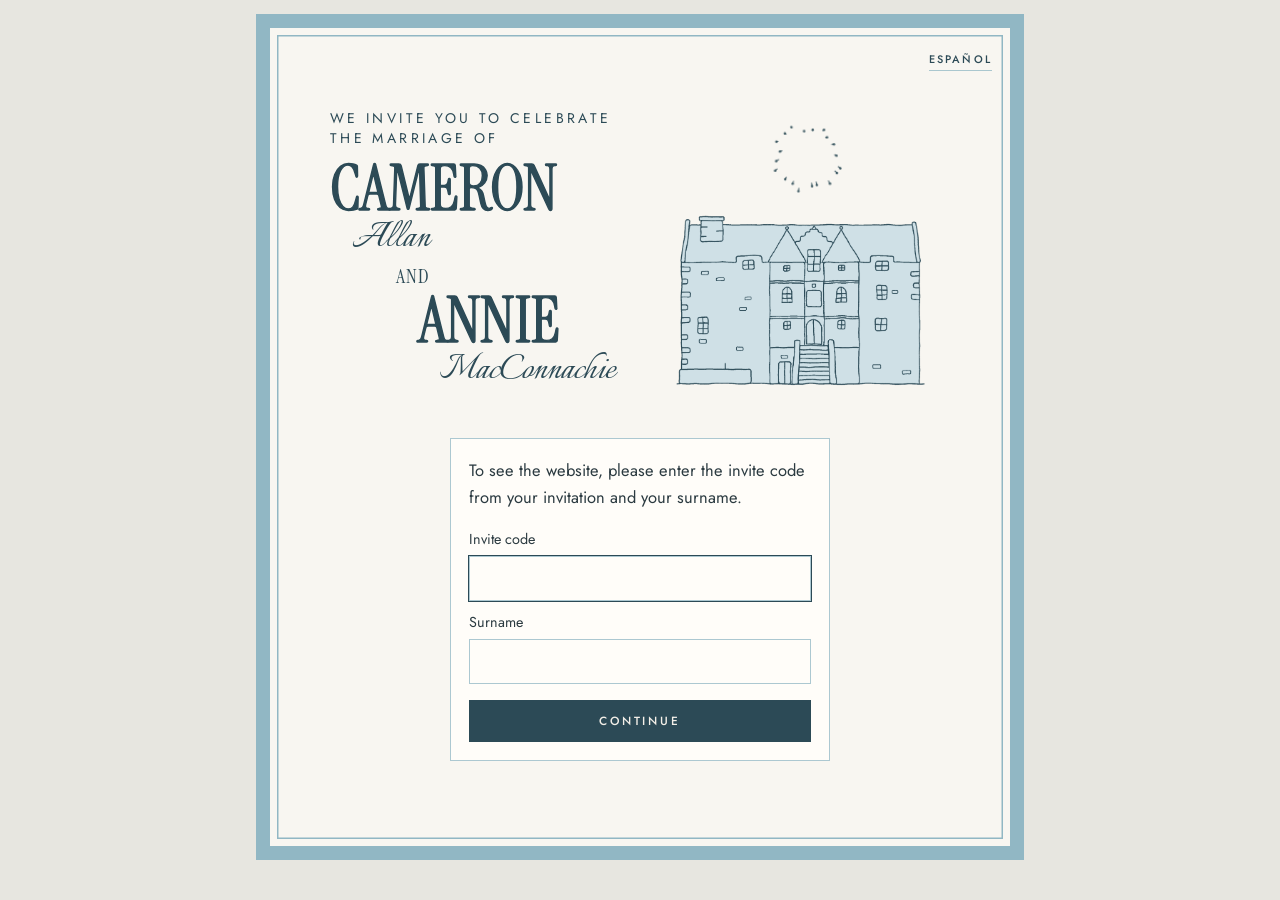
==== commit 5ad21269: "RSVP: each person's meal card side by side on desktop Co-Authored-By: Claude Opus 5.5 <noreply@anthr" ====
--- a/details.html
+++ b/details.html
@@ -32,7 +32,7 @@
 <link rel="preconnect" href="https://fonts.googleapis.com">
 <link rel="preconnect" href="https://fonts.gstatic.com" crossorigin>
 <link href="https://fonts.googleapis.com/css2?family=Instrument+Serif:ital@0;1&family=Italianno&family=Jost:wght@300;400;500&display=swap" rel="stylesheet">
-<link rel="stylesheet" href="style.css?v=20261123z">
+<link rel="stylesheet" href="style.css?v=20261124a">
 </head>
 <body>
 <main>
@@ -48,9 +48,9 @@
   <!-- One section per event this household is invited to (filled in by details.js) -->
   <div id="events"><div class="loading" role="status"><span class="spinner" aria-hidden="true"><i></i><i></i><i></i></span><span class="loading-text"><span data-lang="en">Loading the details…</span><span data-lang="es">Cargando los detalles…</span></span></div></div>
 </main>
-<script src="common.js?v=20261123z"></script>
-<script src="events.js?v=20261123z"></script>
-<script src="details.js?v=20261123z"></script>
+<script src="common.js?v=20261124a"></script>
+<script src="events.js?v=20261124a"></script>
+<script src="details.js?v=20261124a"></script>
 
 </body>
 </html>
--- a/style.css
+++ b/style.css
@@ -664,3 +664,8 @@
 /* The card always reaches the bottom of the window, even on short pages (matches the lock screen) */
 main, #gate { min-height:calc(100vh - 54px); min-height:calc(100dvh - 54px); }
 @media (max-width:520px) { main, #gate { min-height:calc(100vh - 16px); min-height:calc(100dvh - 16px); } }
+
+/* Meal choices: each person's card sits side by side when there's room (two or more across on desktop),
+   stacked on phones. A household of one keeps the full width. */
+#meals { display:grid; grid-template-columns:repeat(auto-fit, minmax(min(100%, 320px), 1fr)); gap:16px; align-items:start; }
+#meals > .person { margin:0; }
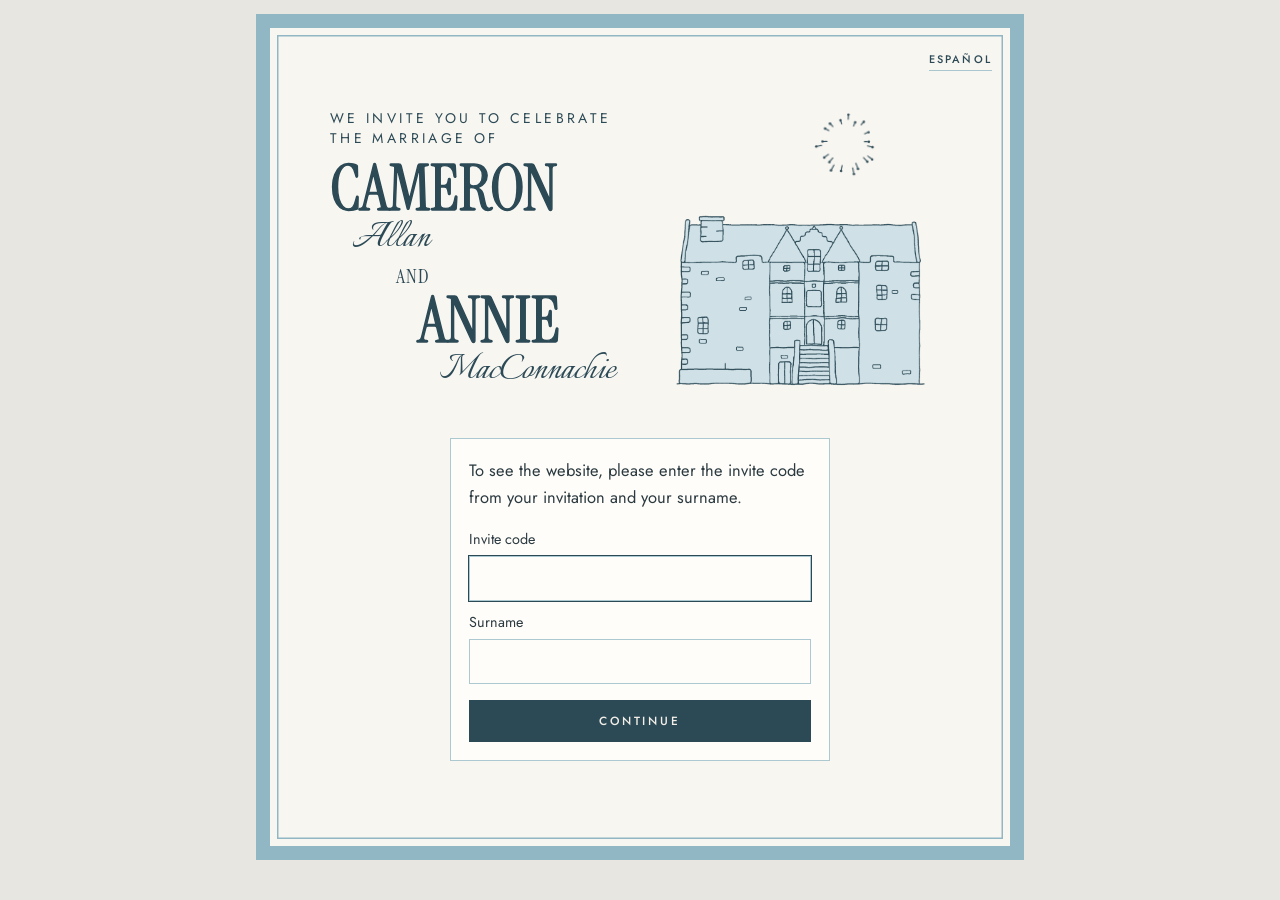
==== commit ce9922fa: "Room card: description stays in the left column, not across the photo Co-Authored-By: Claude Opus 5." ====
--- a/details.html
+++ b/details.html
@@ -32,7 +32,7 @@
 <link rel="preconnect" href="https://fonts.googleapis.com">
 <link rel="preconnect" href="https://fonts.gstatic.com" crossorigin>
 <link href="https://fonts.googleapis.com/css2?family=Instrument+Serif:ital@0;1&family=Italianno&family=Jost:wght@300;400;500&display=swap" rel="stylesheet">
-<link rel="stylesheet" href="style.css?v=20261124a">
+<link rel="stylesheet" href="style.css?v=20261124b">
 </head>
 <body>
 <main>
@@ -48,9 +48,9 @@
   <!-- One section per event this household is invited to (filled in by details.js) -->
   <div id="events"><div class="loading" role="status"><span class="spinner" aria-hidden="true"><i></i><i></i><i></i></span><span class="loading-text"><span data-lang="en">Loading the details…</span><span data-lang="es">Cargando los detalles…</span></span></div></div>
 </main>
-<script src="common.js?v=20261124a"></script>
-<script src="events.js?v=20261124a"></script>
-<script src="details.js?v=20261124a"></script>
+<script src="common.js?v=20261124b"></script>
+<script src="events.js?v=20261124b"></script>
+<script src="details.js?v=20261124b"></script>
 
 </body>
 </html>
--- a/style.css
+++ b/style.css
@@ -651,8 +651,9 @@
 /* Room card: details on the left and photos on the right when the card is wide; stacked (photos first) when narrow */
 .card.room { container-type:inline-size; }
 @container (min-width: 600px) {
-  /* Name and description across the top; the details table and the photos start level underneath */
-  .room-layout { display:grid; grid-template-columns:minmax(0,1fr) minmax(0,1fr); grid-template-areas:"head head" "info photos"; column-gap:28px; align-items:start; }
+  /* Name and description above the table in the left column (never running across over the photo);
+     the details table and the photos start level */
+  .room-layout { display:grid; grid-template-columns:minmax(0,1fr) minmax(0,1fr); grid-template-areas:"head ." "info photos"; column-gap:28px; align-items:start; }
   .room-layout .room-head { grid-area:head; }
   .room-layout .room-info { grid-area:info; }
   .room-layout .room-photos { grid-area:photos; }
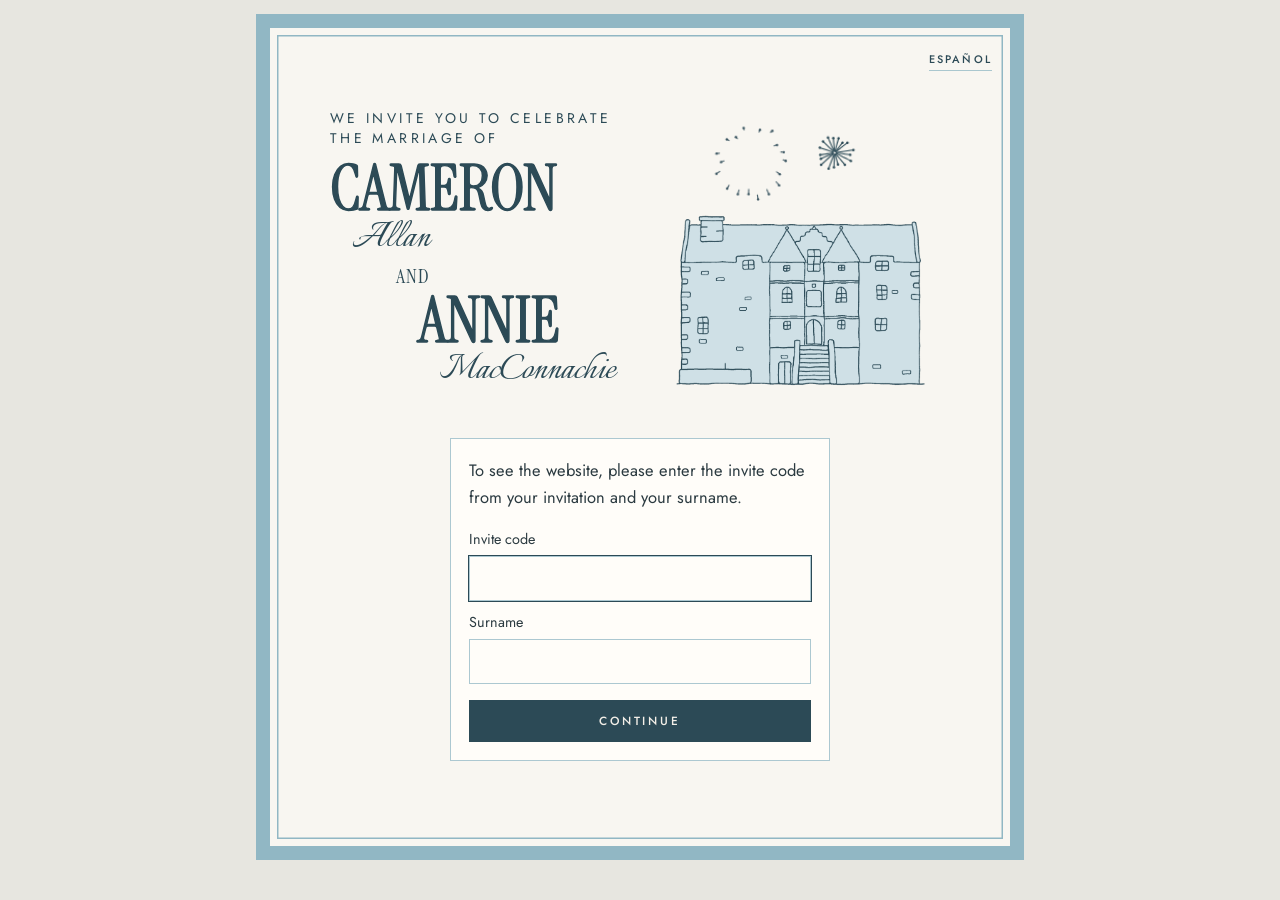
==== commit d7b886f2: "Phone slideshow: 3s per photo; press and hold to pause Co-Authored-By: Claude Opus 5.5 <noreply@anth" ====
--- a/details.html
+++ b/details.html
@@ -32,7 +32,7 @@
 <link rel="preconnect" href="https://fonts.googleapis.com">
 <link rel="preconnect" href="https://fonts.gstatic.com" crossorigin>
 <link href="https://fonts.googleapis.com/css2?family=Instrument+Serif:ital@0;1&family=Italianno&family=Jost:wght@300;400;500&display=swap" rel="stylesheet">
-<link rel="stylesheet" href="style.css?v=20261124b">
+<link rel="stylesheet" href="style.css?v=20261126a">
 </head>
 <body>
 <main>
@@ -48,9 +48,9 @@
   <!-- One section per event this household is invited to (filled in by details.js) -->
   <div id="events"><div class="loading" role="status"><span class="spinner" aria-hidden="true"><i></i><i></i><i></i></span><span class="loading-text"><span data-lang="en">Loading the details…</span><span data-lang="es">Cargando los detalles…</span></span></div></div>
 </main>
-<script src="common.js?v=20261124b"></script>
-<script src="events.js?v=20261124b"></script>
-<script src="details.js?v=20261124b"></script>
+<script src="common.js?v=20261126a"></script>
+<script src="events.js?v=20261126a"></script>
+<script src="details.js?v=20261126a"></script>
 
 </body>
 </html>
--- a/style.css
+++ b/style.css
@@ -670,3 +670,7 @@
    stacked on phones. A household of one keeps the full width. */
 #meals { display:grid; grid-template-columns:repeat(auto-fit, minmax(min(100%, 320px), 1fr)); gap:16px; align-items:start; }
 #meals > .person { margin:0; }
+
+/* Slideshow: holding a photo pauses it, so stop the phone's long-press image menu and text selection */
+.slideshow { -webkit-touch-callout:none; -webkit-user-select:none; user-select:none; touch-action:manipulation; }
+.slideshow img { -webkit-user-drag:none; pointer-events:none; }
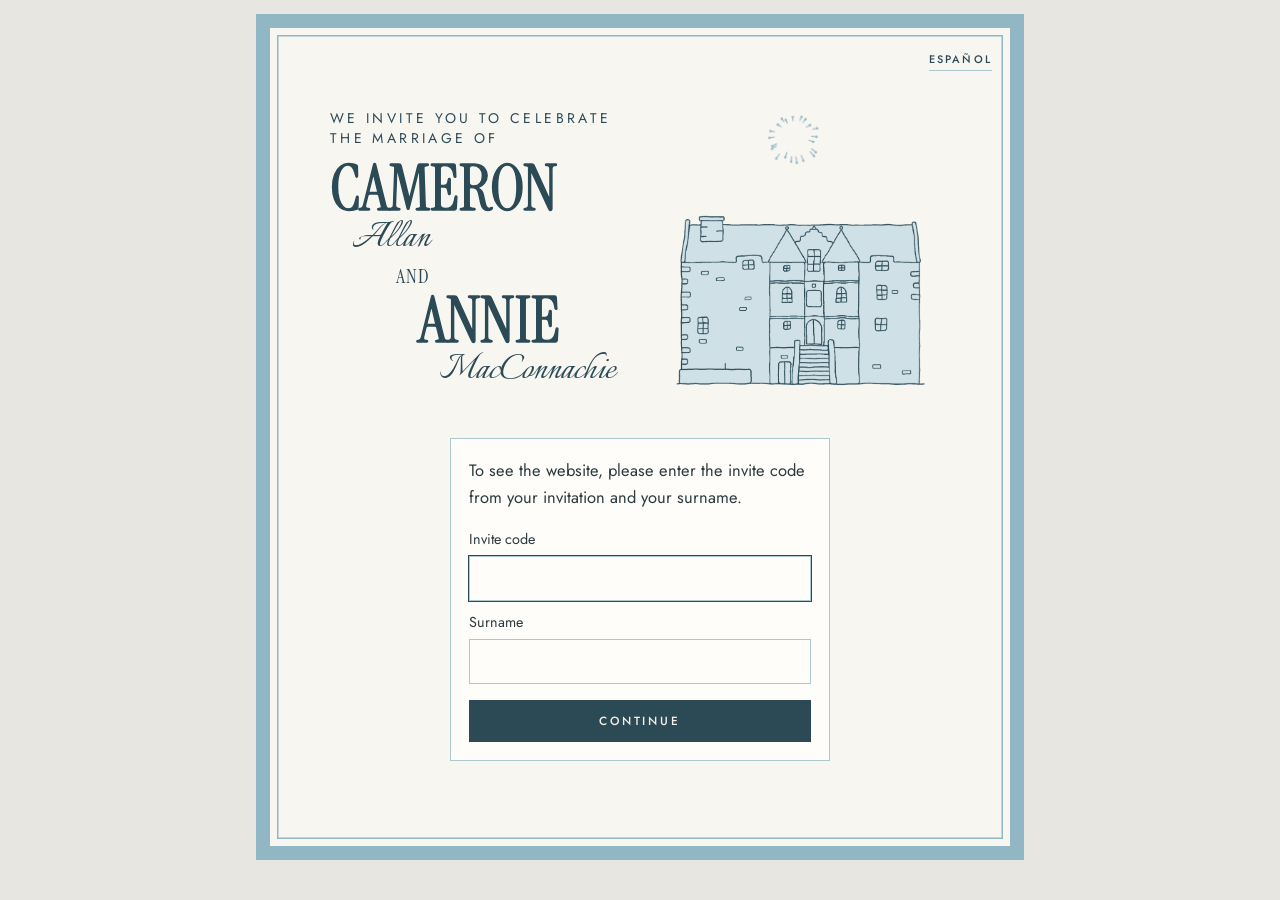
==== commit 4bdc0e69: "Room gallery: dots follow the photo again Co-Authored-By: Claude Opus 5.5 <noreply@anthropic.com> Cl" ====
--- a/details.html
+++ b/details.html
@@ -32,7 +32,7 @@
 <link rel="preconnect" href="https://fonts.googleapis.com">
 <link rel="preconnect" href="https://fonts.gstatic.com" crossorigin>
 <link href="https://fonts.googleapis.com/css2?family=Instrument+Serif:ital@0;1&family=Italianno&family=Jost:wght@300;400;500&display=swap" rel="stylesheet">
-<link rel="stylesheet" href="style.css?v=20261126a">
+<link rel="stylesheet" href="style.css?v=20261128a">
 </head>
 <body>
 <main>
@@ -48,9 +48,9 @@
   <!-- One section per event this household is invited to (filled in by details.js) -->
   <div id="events"><div class="loading" role="status"><span class="spinner" aria-hidden="true"><i></i><i></i><i></i></span><span class="loading-text"><span data-lang="en">Loading the details…</span><span data-lang="es">Cargando los detalles…</span></span></div></div>
 </main>
-<script src="common.js?v=20261126a"></script>
-<script src="events.js?v=20261126a"></script>
-<script src="details.js?v=20261126a"></script>
+<script src="common.js?v=20261128a"></script>
+<script src="events.js?v=20261128a"></script>
+<script src="details.js?v=20261128a"></script>
 
 </body>
 </html>
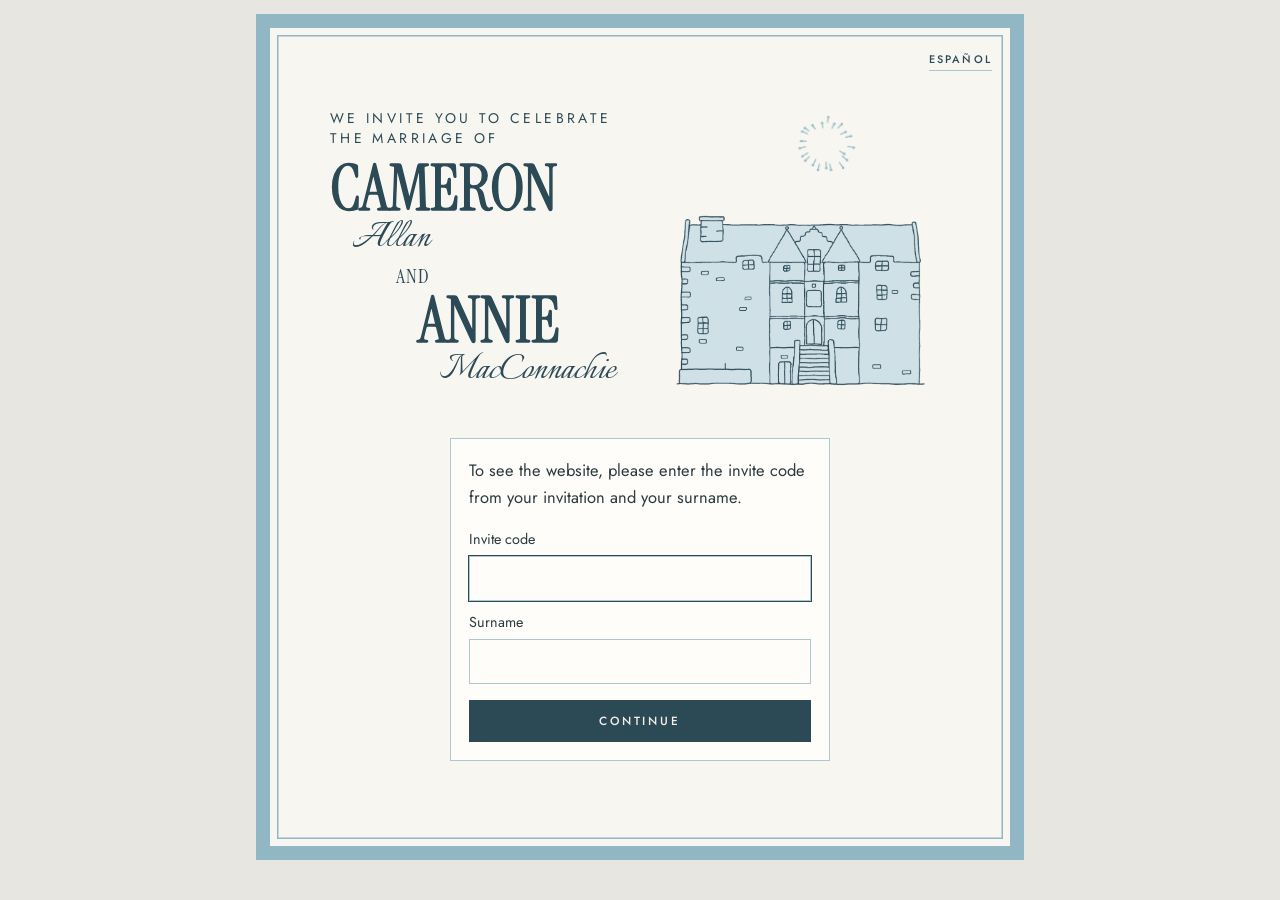
==== commit b7fa48ad: "Shared rooms priced per person (£X pp), PayPal total per household Co-Authored-By: Claude Opus 5.5 <" ====
--- a/details.html
+++ b/details.html
@@ -32,7 +32,7 @@
 <link rel="preconnect" href="https://fonts.googleapis.com">
 <link rel="preconnect" href="https://fonts.gstatic.com" crossorigin>
 <link href="https://fonts.googleapis.com/css2?family=Instrument+Serif:ital@0;1&family=Italianno&family=Jost:wght@300;400;500&display=swap" rel="stylesheet">
-<link rel="stylesheet" href="style.css?v=20261128a">
+<link rel="stylesheet" href="style.css?v=20261128b">
 </head>
 <body>
 <main>
@@ -48,9 +48,9 @@
   <!-- One section per event this household is invited to (filled in by details.js) -->
   <div id="events"><div class="loading" role="status"><span class="spinner" aria-hidden="true"><i></i><i></i><i></i></span><span class="loading-text"><span data-lang="en">Loading the details…</span><span data-lang="es">Cargando los detalles…</span></span></div></div>
 </main>
-<script src="common.js?v=20261128a"></script>
-<script src="events.js?v=20261128a"></script>
-<script src="details.js?v=20261128a"></script>
+<script src="common.js?v=20261128b"></script>
+<script src="events.js?v=20261128b"></script>
+<script src="details.js?v=20261128b"></script>
 
 </body>
 </html>
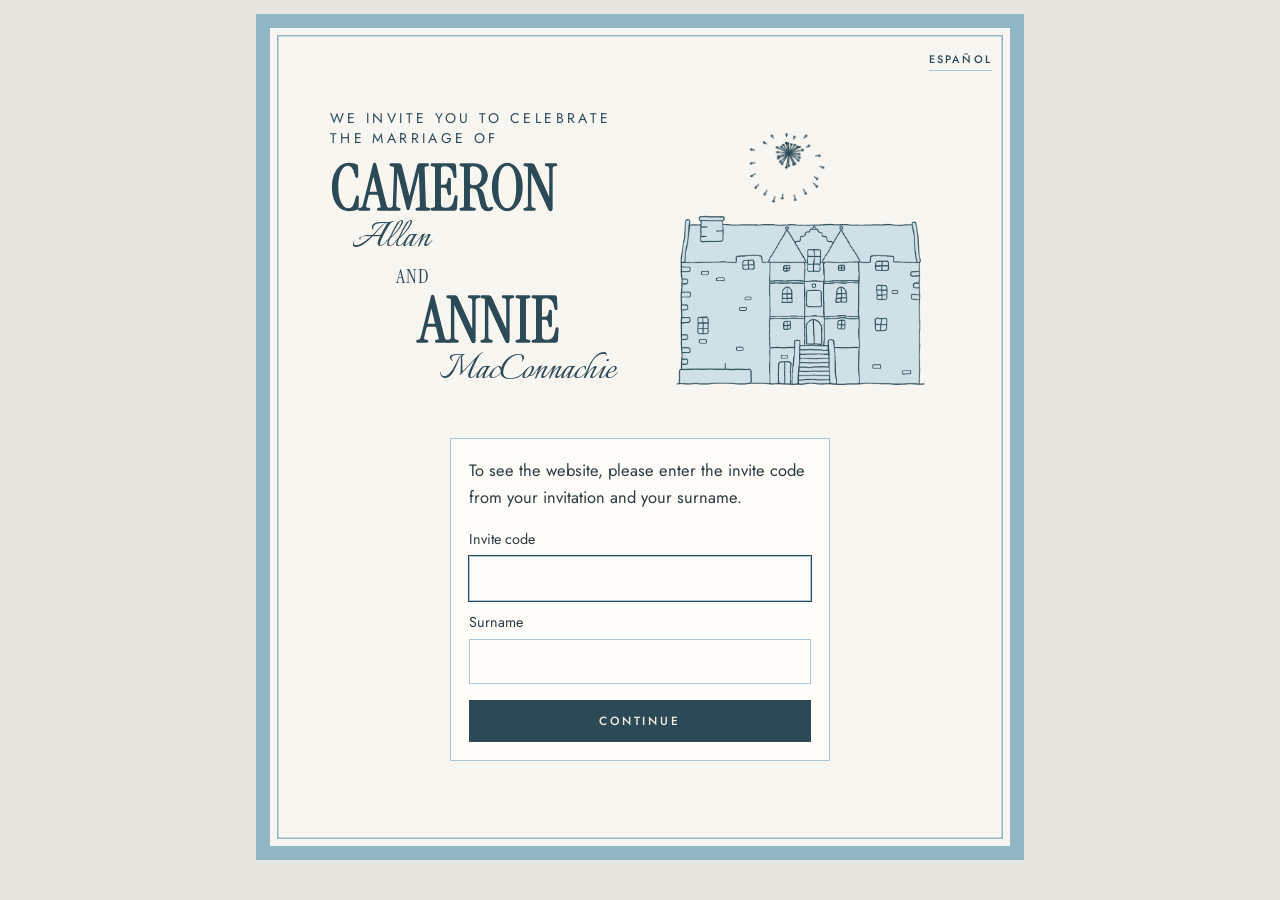
==== commit 057217ec: "Dairy-free dietary option: Spanish label Co-Authored-By: Claude Opus 5.5 <noreply@anthropic.com> Cla" ====
--- a/details.html
+++ b/details.html
@@ -32,7 +32,7 @@
 <link rel="preconnect" href="https://fonts.googleapis.com">
 <link rel="preconnect" href="https://fonts.gstatic.com" crossorigin>
 <link href="https://fonts.googleapis.com/css2?family=Instrument+Serif:ital@0;1&family=Italianno&family=Jost:wght@300;400;500&display=swap" rel="stylesheet">
-<link rel="stylesheet" href="style.css?v=20261128b">
+<link rel="stylesheet" href="style.css?v=20261128c">
 </head>
 <body>
 <main>
@@ -48,9 +48,9 @@
   <!-- One section per event this household is invited to (filled in by details.js) -->
   <div id="events"><div class="loading" role="status"><span class="spinner" aria-hidden="true"><i></i><i></i><i></i></span><span class="loading-text"><span data-lang="en">Loading the details…</span><span data-lang="es">Cargando los detalles…</span></span></div></div>
 </main>
-<script src="common.js?v=20261128b"></script>
-<script src="events.js?v=20261128b"></script>
-<script src="details.js?v=20261128b"></script>
+<script src="common.js?v=20261128c"></script>
+<script src="events.js?v=20261128c"></script>
+<script src="details.js?v=20261128c"></script>
 
 </body>
 </html>
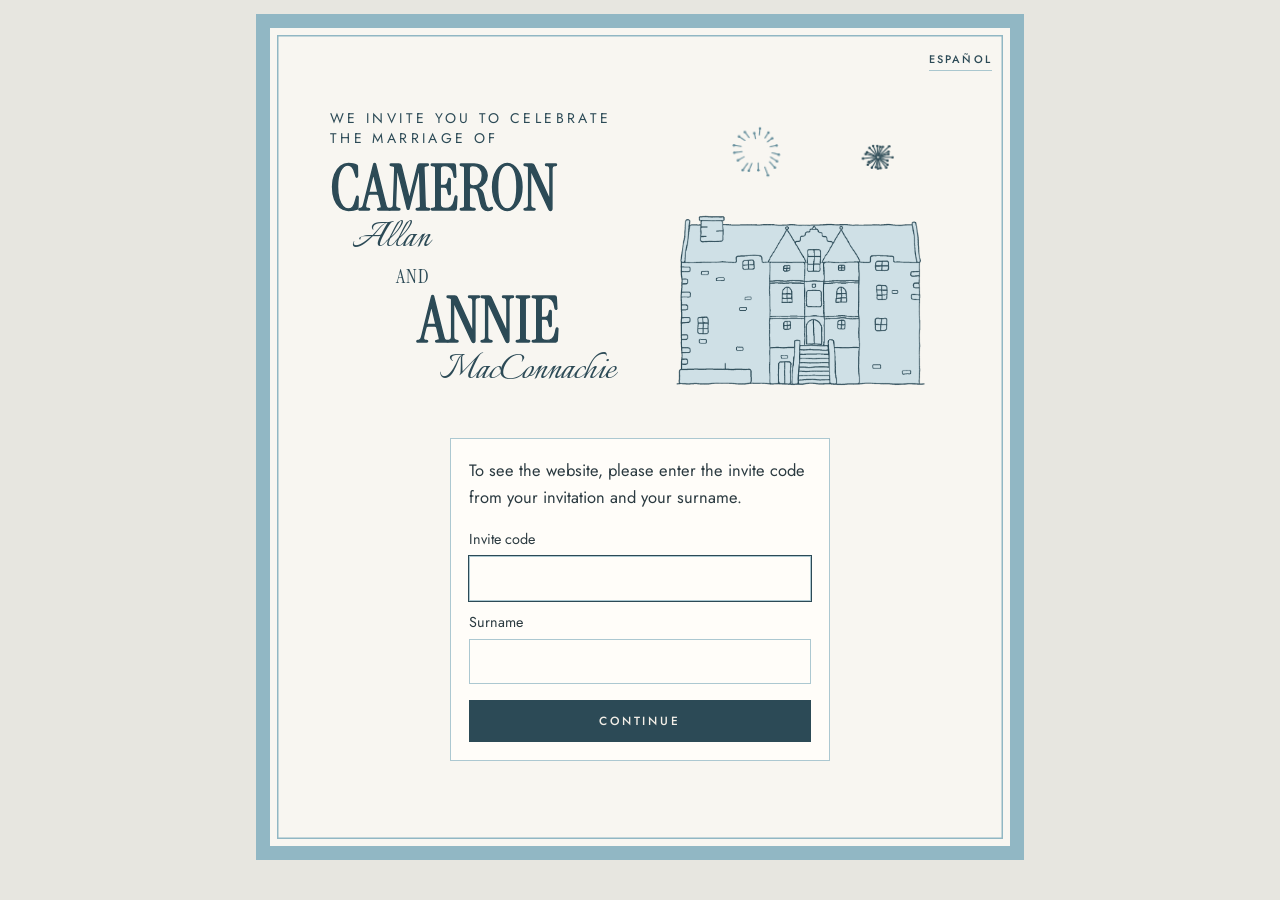
==== commit 1cf9d3ef: "Faster under load: backend opens the sheet once and caches tabs for a minute; site re-checks the inv" ====
--- a/details.html
+++ b/details.html
@@ -32,7 +32,7 @@
 <link rel="preconnect" href="https://fonts.googleapis.com">
 <link rel="preconnect" href="https://fonts.gstatic.com" crossorigin>
 <link href="https://fonts.googleapis.com/css2?family=Instrument+Serif:ital@0;1&family=Italianno&family=Jost:wght@300;400;500&display=swap" rel="stylesheet">
-<link rel="stylesheet" href="style.css?v=20261128c">
+<link rel="stylesheet" href="style.css?v=20261128d">
 </head>
 <body>
 <main>
@@ -48,9 +48,9 @@
   <!-- One section per event this household is invited to (filled in by details.js) -->
   <div id="events"><div class="loading" role="status"><span class="spinner" aria-hidden="true"><i></i><i></i><i></i></span><span class="loading-text"><span data-lang="en">Loading the details…</span><span data-lang="es">Cargando los detalles…</span></span></div></div>
 </main>
-<script src="common.js?v=20261128c"></script>
-<script src="events.js?v=20261128c"></script>
-<script src="details.js?v=20261128c"></script>
+<script src="common.js?v=20261128d"></script>
+<script src="events.js?v=20261128d"></script>
+<script src="details.js?v=20261128d"></script>
 
 </body>
 </html>
